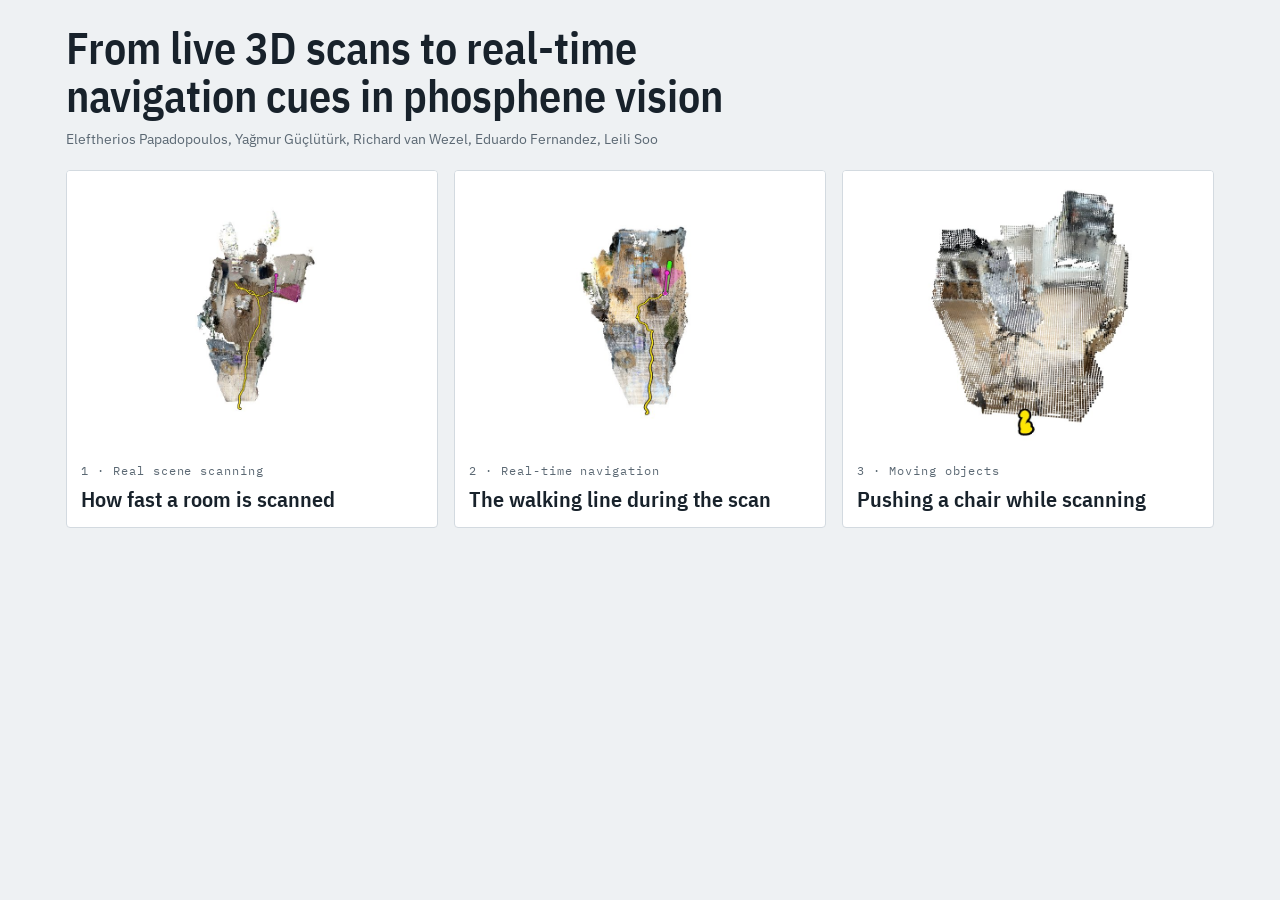
==== index.html @ 98b6a761 "Navigation replay from the final nav scan, rebuilt from its kept frames with a 20 cm line; camera fe" ====
<!doctype html>
<html lang="en">
<head>
<meta charset="utf-8">
<meta name="viewport" content="width=device-width, initial-scale=1, viewport-fit=cover">
<title>Live Scans to Phosphenes</title>
<meta name="description" content="Three replays of live 3D phone scans used to make navigation cues for phosphene vision.">
<link rel="preconnect" href="https://fonts.googleapis.com">
<link rel="stylesheet" href="https://fonts.googleapis.com/css2?family=IBM+Plex+Mono:wght@400;500&family=IBM+Plex+Sans+Condensed:wght@500;600&family=IBM+Plex+Sans:wght@400;500;600&display=swap">
<link rel="stylesheet" href="style.css?v=11">
</head>
<body>
<div class="wrap">
  <header>
    <h1>From live 3D scans to real-time navigation cues in phosphene vision</h1>
    <p class="authors">Eleftherios Papadopoulos, Yağmur Güçlütürk, Richard van Wezel, Eduardo Fernandez, Leili Soo</p>
  </header>

  <section class="cards" aria-label="Replays">
    <a class="card" href="room.html">
      <img src="img/room.jpg?v=11" alt="The room scan seen from above">
      <div class="body">
        <span class="num">1 &middot; Real scene scanning</span>
        <h2>How fast a room is scanned</h2>
      </div>
    </a>
    <a class="card" href="navigation.html">
      <img src="img/navigation.jpg?v=11" alt="The scan with the green walking line ahead of the phone">
      <div class="body">
        <span class="num">2 &middot; Real-time navigation</span>
        <h2>The walking line during the scan</h2>
      </div>
    </a>
    <a class="card" href="moving.html">
      <img src="img/moving.jpg?v=11" alt="The scan at the moment the chair is pushed">
      <div class="body">
        <span class="num">3 &middot; Moving objects</span>
        <h2>Pushing a chair while scanning</h2>
      </div>
    </a>
  </section>

</div>
</body>
</html>
---- style.css ----
/* One look for the landing page and the three replays. 3D view and readout side by side on wide screens, stacked on phones. */
:root {
  --bg: #eef1f3; --panel: #ffffff; --ink: #18222b; --muted: #5b6873; --rule: #d3dae0;
  --track: #0f7c86; --ok: #2f7d4a; --warn: #a86400;
  --f-display: "IBM Plex Sans Condensed", "Arial Narrow", sans-serif;
  --f-body: "IBM Plex Sans", "Segoe UI", system-ui, sans-serif;
  --f-data: "IBM Plex Mono", ui-monospace, Consolas, monospace;
  color-scheme: light;
}
@media (prefers-color-scheme: dark) { :root:not([data-theme="light"]) {
  --bg: #0f1418; --panel: #172027; --ink: #e3e9ee; --muted: #93a1ad; --rule: #2a3640;
  --track: #3cc3cf; --ok: #6cc98a; --warn: #f0b24a; color-scheme: dark } }
:root[data-theme="dark"] {
  --bg: #0f1418; --panel: #172027; --ink: #e3e9ee; --muted: #93a1ad; --rule: #2a3640;
  --track: #3cc3cf; --ok: #6cc98a; --warn: #f0b24a; color-scheme: dark }
* { box-sizing: border-box; }
html { -webkit-text-size-adjust: 100%; }
body { margin: 0; background: var(--bg); color: var(--ink); font-family: var(--f-body); line-height: 1.5; }
a { color: var(--track); }
.wrap { max-width: 1180px; margin: 0 auto; padding-block: 24px 56px;
  padding-left: max(16px, env(safe-area-inset-left, 0px)); padding-right: max(16px, env(safe-area-inset-right, 0px));
  display: grid; gap: 20px; }
header { display: grid; gap: 8px; }
.back { font-family: var(--f-data); font-size: 13px; text-decoration: none; }
.eyebrow { font-family: var(--f-data); font-size: 12px; letter-spacing: .08em; text-transform: uppercase; color: var(--muted); }
h1 { font-family: var(--f-display); font-weight: 600; font-size: clamp(28px, 5vw, 44px); line-height: 1.1; margin: 0; text-wrap: balance; }
h2 { font-family: var(--f-display); font-weight: 600; font-size: 22px; line-height: 1.2; margin: 0; }
.lede { max-width: 68ch; margin: 0; color: var(--muted); }
.tag { display: inline-block; font-family: var(--f-data); font-size: 12px; padding: 2px 8px; border: 1px solid var(--warn); color: var(--warn); border-radius: 3px; }
.tag[hidden] { display: none; }

/* big numbers over the replay */
.stats { display: grid; grid-template-columns: repeat(auto-fit, minmax(150px, 1fr)); gap: 12px; }
.stat { background: var(--panel); border: 1px solid var(--rule); border-radius: 4px; padding: 10px 14px; }
.stat b { display: block; font-family: var(--f-data); font-weight: 500; font-size: clamp(22px, 4vw, 30px); font-variant-numeric: tabular-nums; line-height: 1.2; }
.stat span { font-size: 13px; color: var(--muted); }

.bench { display: grid; grid-template-columns: minmax(0, 1fr) 300px; gap: 16px; align-items: start; }
@media (max-width: 820px) { .bench { grid-template-columns: minmax(0, 1fr); } }
.map { background: var(--panel); border: 1px solid var(--rule); border-radius: 4px; position: relative; min-width: 0; }
.stage { position: relative; }
.stage canvas { display: block; width: 100%; touch-action: none; }
.loading { position: absolute; inset: 0; display: grid; place-items: center; font-family: var(--f-data); font-size: 13px; color: var(--muted); pointer-events: none; }
.loading[hidden] { display: none; }
.legend { display: flex; flex-wrap: wrap; gap: 6px 16px; padding: 10px 14px; border-top: 1px solid var(--rule); font-size: 12px; color: var(--muted); align-items: center; }
.legend span { display: inline-flex; align-items: center; gap: 6px; }
.legend .hint { margin-left: auto; }
.sw { width: 14px; height: 10px; display: inline-block; border-radius: 1px; outline: 1px solid #000; }
.cam { position: relative; background: #000; border-radius: 4px; overflow: hidden; aspect-ratio: 3 / 4; max-width: 100%; }
.cam img, .cam video { display: block; width: 100%; height: 100%; object-fit: cover; }
.cam [hidden] { display: none; }
.cam .cap { position: absolute; left: 10px; top: 8px; font-family: var(--f-data); font-size: 11px; color: #e3e9ee; letter-spacing: .06em; text-transform: uppercase; text-shadow: 0 0 3px #000, 0 0 3px #000; }
@media (max-width: 820px) { .cam { width: min(100%, 260px); justify-self: center; } }
.phos { display: grid; gap: 8px; }
.phos[hidden] { display: none; }
.phos .view { position: relative; background: #000; border-radius: 4px; overflow: hidden; aspect-ratio: 1; }
.phos video { display: block; width: 100%; height: 100%; object-fit: cover; }
.phos .cap { position: absolute; left: 10px; top: 8px; font-family: var(--f-data); font-size: 11px; color: #e3e9ee; letter-spacing: .06em; text-transform: uppercase; text-shadow: 0 0 3px #000, 0 0 3px #000; }
.modes { display: grid; grid-template-columns: repeat(3, minmax(0, 1fr)); gap: 6px; }
.modes button { min-height: 36px; padding: 6px 4px; font-size: 13px; }
.modes:has(> :nth-child(4):last-child) { grid-template-columns: repeat(2, minmax(0, 1fr)); }   /* four modes as 2 x 2 */
.modes button[aria-pressed="true"] { background: var(--ink); color: var(--panel); border-color: var(--ink); }
@media (max-width: 820px) { .phos { width: min(100%, 260px); justify-self: center; } }
.side { display: grid; gap: 16px; align-content: start; }
.readout { background: var(--panel); border: 1px solid var(--rule); border-radius: 4px; display: grid; }
.readout div { display: flex; justify-content: space-between; gap: 12px; padding: 8px 14px; border-bottom: 1px solid var(--rule); font-size: 13px; }
.readout div:last-child { border-bottom: 0; }
.readout b { font-family: var(--f-data); font-weight: 500; font-variant-numeric: tabular-nums; }
.state-ok { color: var(--ok); } .state-warn { color: var(--warn); } .state-off { color: var(--muted); }
.opts { background: var(--panel); border: 1px solid var(--rule); border-radius: 4px; padding: 10px 14px; display: grid; gap: 10px; font-size: 14px; }
.opts label { display: flex; gap: 8px; align-items: center; cursor: pointer; }
.transport { display: grid; grid-template-columns: auto auto minmax(0, 1fr) auto; gap: 12px; align-items: center;
  background: var(--panel); border: 1px solid var(--rule); border-radius: 4px; padding: 10px 14px; }
@media (max-width: 560px) { .transport { grid-template-columns: auto auto minmax(0, 1fr); } .transport .clock { grid-column: 1 / -1; } }
button { font: 500 14px var(--f-body); color: var(--ink); background: transparent; border: 1px solid var(--rule); border-radius: 3px; padding: 8px 14px; cursor: pointer; min-height: 40px; }
button:hover { border-color: var(--muted); }
button:focus-visible, input:focus-visible, select:focus-visible, a:focus-visible { outline: 2px solid var(--track); outline-offset: 2px; }
select { font: 14px var(--f-body); color: var(--ink); background: var(--panel); border: 1px solid var(--rule); border-radius: 3px; padding: 7px 6px; min-height: 40px; }
.scrub { position: relative; height: 40px; min-width: 0; }
.scrub input { position: absolute; inset: 0; width: 100%; margin: 0; accent-color: var(--track); }
.ticks { position: absolute; left: 0; right: 0; top: 0; height: 8px; pointer-events: none; }
.ticks i { position: absolute; top: 0; width: 2px; height: 8px; transform: translateX(-1px); background: var(--warn); }
.clock { font-family: var(--f-data); font-size: 13px; font-variant-numeric: tabular-nums; color: var(--muted); white-space: nowrap; }
.note { font-size: 12px; color: var(--muted); max-width: 90ch; margin: 0; }
.next { display: flex; flex-wrap: wrap; gap: 8px 20px; font-size: 14px; }

/* landing page */
.authors { margin: 0; font-size: 14px; color: var(--muted); }
.cards { display: grid; grid-template-columns: repeat(auto-fit, minmax(260px, 1fr)); gap: 16px; }
.card { display: grid; grid-template-rows: auto 1fr; background: var(--panel); border: 1px solid var(--rule); border-radius: 4px; overflow: hidden; color: inherit; text-decoration: none; }
.card:hover { border-color: var(--muted); }
.card img { display: block; width: 100%; aspect-ratio: 4 / 3; object-fit: cover; background: var(--rule); }
.card .body { display: grid; gap: 6px; padding: 14px; align-content: start; }
.card .num { font-family: var(--f-data); font-size: 12px; letter-spacing: .08em; color: var(--muted); }
.card p { margin: 0; font-size: 14px; color: var(--muted); }
.card .go { font-family: var(--f-data); font-size: 13px; color: var(--track); }
footer { font-size: 12px; color: var(--muted); border-top: 1px solid var(--rule); padding-top: 12px; display: grid; gap: 4px; }
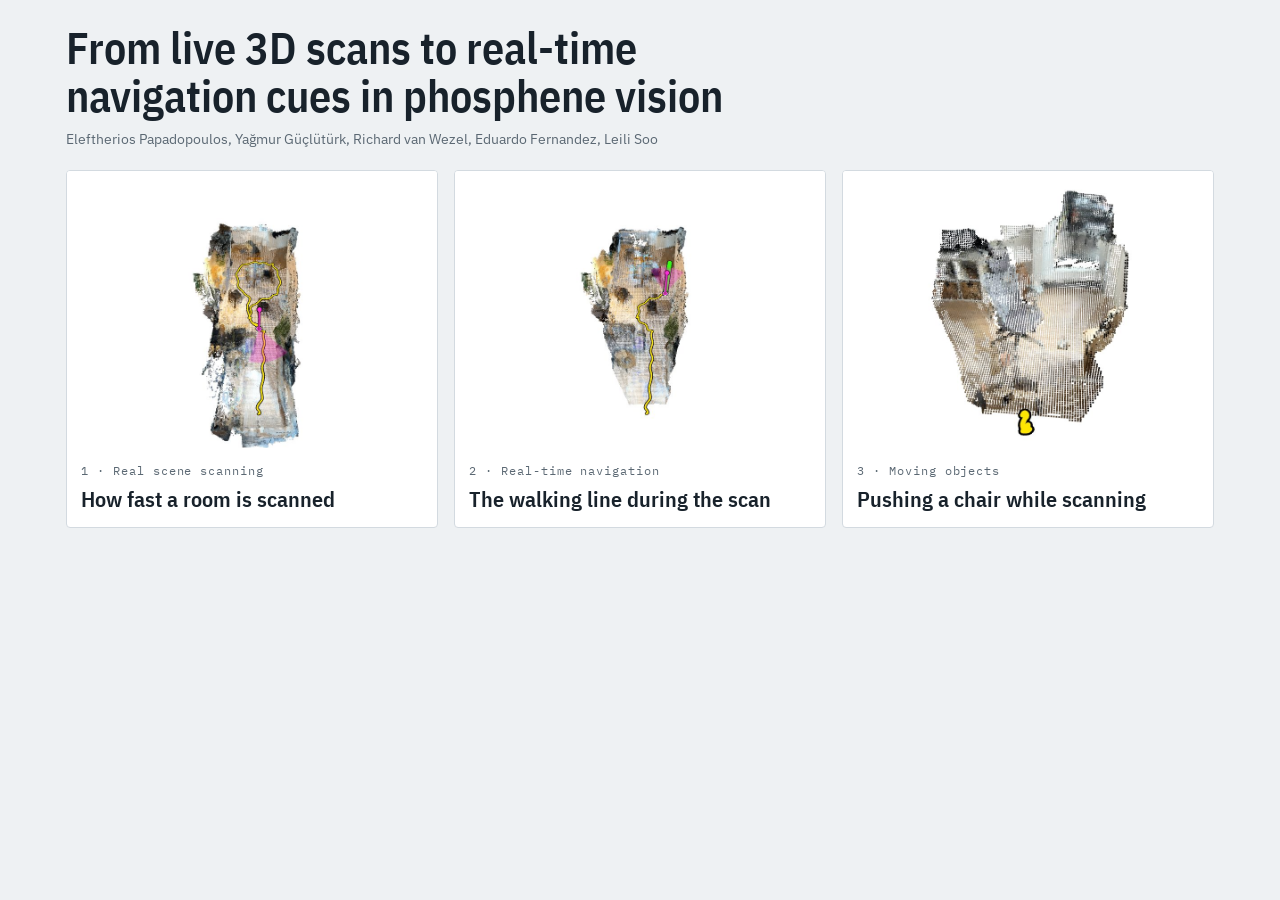
==== commit 00b9d121: "Room replay uses the nav scan too; unused scan a and scannav videos removed Co-Authored-By: Claude O" ====
--- a/index.html
+++ b/index.html
@@ -7,7 +7,7 @@
 <meta name="description" content="Three replays of live 3D phone scans used to make navigation cues for phosphene vision.">
 <link rel="preconnect" href="https://fonts.googleapis.com">
 <link rel="stylesheet" href="https://fonts.googleapis.com/css2?family=IBM+Plex+Mono:wght@400;500&family=IBM+Plex+Sans+Condensed:wght@500;600&family=IBM+Plex+Sans:wght@400;500;600&display=swap">
-<link rel="stylesheet" href="style.css?v=11">
+<link rel="stylesheet" href="style.css?v=12">
 </head>
 <body>
 <div class="wrap">
@@ -18,21 +18,21 @@
 
   <section class="cards" aria-label="Replays">
     <a class="card" href="room.html">
-      <img src="img/room.jpg?v=11" alt="The room scan seen from above">
+      <img src="img/room.jpg?v=12" alt="The room scan seen from above">
       <div class="body">
         <span class="num">1 &middot; Real scene scanning</span>
         <h2>How fast a room is scanned</h2>
       </div>
     </a>
     <a class="card" href="navigation.html">
-      <img src="img/navigation.jpg?v=11" alt="The scan with the green walking line ahead of the phone">
+      <img src="img/navigation.jpg?v=12" alt="The scan with the green walking line ahead of the phone">
       <div class="body">
         <span class="num">2 &middot; Real-time navigation</span>
         <h2>The walking line during the scan</h2>
       </div>
     </a>
     <a class="card" href="moving.html">
-      <img src="img/moving.jpg?v=11" alt="The scan at the moment the chair is pushed">
+      <img src="img/moving.jpg?v=12" alt="The scan at the moment the chair is pushed">
       <div class="body">
         <span class="num">3 &middot; Moving objects</span>
         <h2>Pushing a chair while scanning</h2>
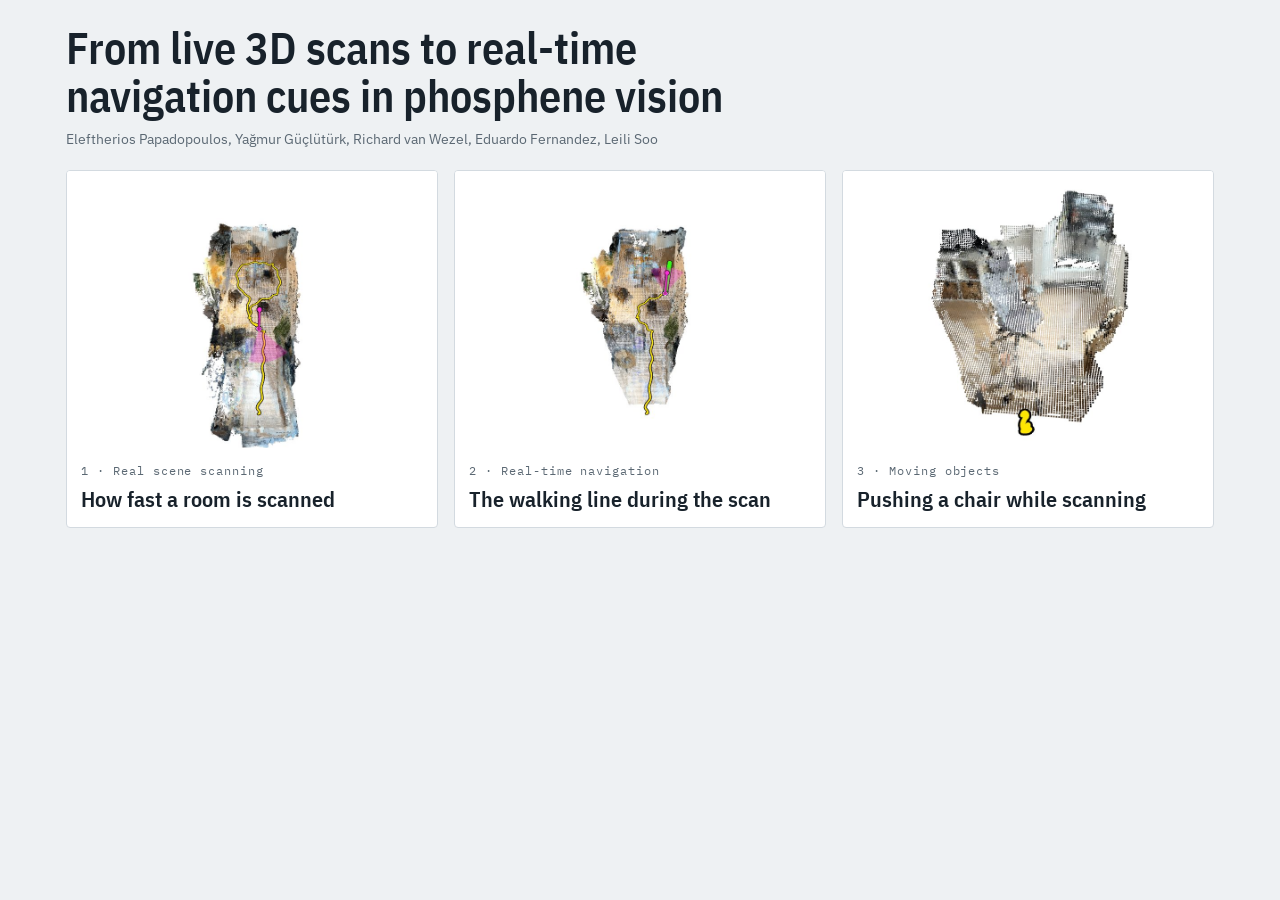
==== commit a8456dc1: "Scan dots sized from cell size and camera angle (1.6 cells wide) so the 3 cm cells show no gaps Co-A" ====
--- a/index.html
+++ b/index.html
@@ -7,7 +7,7 @@
 <meta name="description" content="Three replays of live 3D phone scans used to make navigation cues for phosphene vision.">
 <link rel="preconnect" href="https://fonts.googleapis.com">
 <link rel="stylesheet" href="https://fonts.googleapis.com/css2?family=IBM+Plex+Mono:wght@400;500&family=IBM+Plex+Sans+Condensed:wght@500;600&family=IBM+Plex+Sans:wght@400;500;600&display=swap">
-<link rel="stylesheet" href="style.css?v=12">
+<link rel="stylesheet" href="style.css?v=13">
 </head>
 <body>
 <div class="wrap">
@@ -18,21 +18,21 @@
 
   <section class="cards" aria-label="Replays">
     <a class="card" href="room.html">
-      <img src="img/room.jpg?v=12" alt="The room scan seen from above">
+      <img src="img/room.jpg?v=13" alt="The room scan seen from above">
       <div class="body">
         <span class="num">1 &middot; Real scene scanning</span>
         <h2>How fast a room is scanned</h2>
       </div>
     </a>
     <a class="card" href="navigation.html">
-      <img src="img/navigation.jpg?v=12" alt="The scan with the green walking line ahead of the phone">
+      <img src="img/navigation.jpg?v=13" alt="The scan with the green walking line ahead of the phone">
       <div class="body">
         <span class="num">2 &middot; Real-time navigation</span>
         <h2>The walking line during the scan</h2>
       </div>
     </a>
     <a class="card" href="moving.html">
-      <img src="img/moving.jpg?v=12" alt="The scan at the moment the chair is pushed">
+      <img src="img/moving.jpg?v=13" alt="The scan at the moment the chair is pushed">
       <div class="body">
         <span class="num">3 &middot; Moving objects</span>
         <h2>Pushing a chair while scanning</h2>
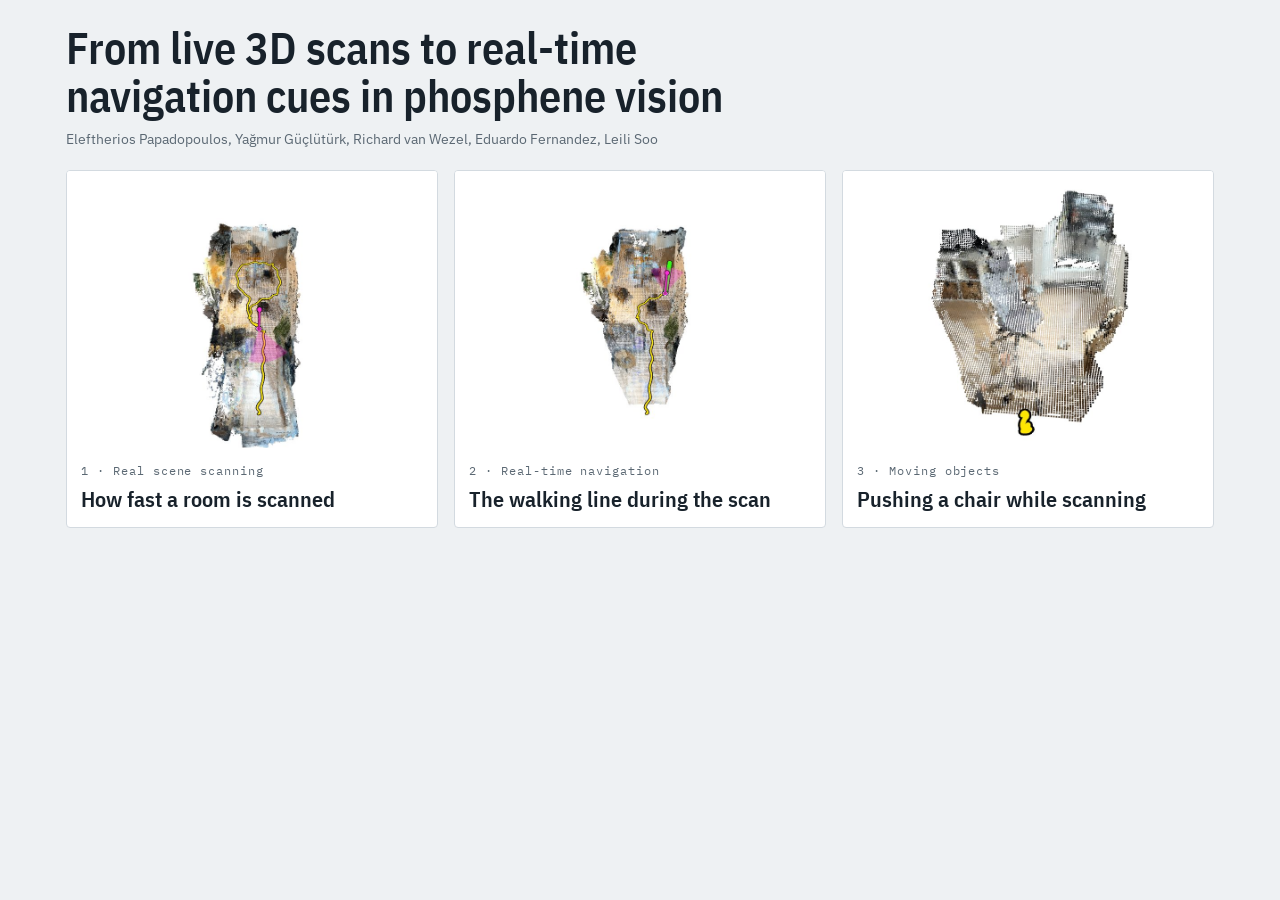
==== commit a1b06702: "Phone layout: each replay on one screen, 3D view, camera and phosphenes, play, slider and clock only" ====
--- a/index.html
+++ b/index.html
@@ -7,7 +7,7 @@
 <meta name="description" content="Three replays of live 3D phone scans used to make navigation cues for phosphene vision.">
 <link rel="preconnect" href="https://fonts.googleapis.com">
 <link rel="stylesheet" href="https://fonts.googleapis.com/css2?family=IBM+Plex+Mono:wght@400;500&family=IBM+Plex+Sans+Condensed:wght@500;600&family=IBM+Plex+Sans:wght@400;500;600&display=swap">
-<link rel="stylesheet" href="style.css?v=13">
+<link rel="stylesheet" href="style.css?v=15">
 </head>
 <body>
 <div class="wrap">
@@ -18,21 +18,21 @@
 
   <section class="cards" aria-label="Replays">
     <a class="card" href="room.html">
-      <img src="img/room.jpg?v=13" alt="The room scan seen from above">
+      <img src="img/room.jpg?v=15" alt="The room scan seen from above">
       <div class="body">
         <span class="num">1 &middot; Real scene scanning</span>
         <h2>How fast a room is scanned</h2>
       </div>
     </a>
     <a class="card" href="navigation.html">
-      <img src="img/navigation.jpg?v=13" alt="The scan with the green walking line ahead of the phone">
+      <img src="img/navigation.jpg?v=15" alt="The scan with the green walking line ahead of the phone">
       <div class="body">
         <span class="num">2 &middot; Real-time navigation</span>
         <h2>The walking line during the scan</h2>
       </div>
     </a>
     <a class="card" href="moving.html">
-      <img src="img/moving.jpg?v=13" alt="The scan at the moment the chair is pushed">
+      <img src="img/moving.jpg?v=15" alt="The scan at the moment the chair is pushed">
       <div class="body">
         <span class="num">3 &middot; Moving objects</span>
         <h2>Pushing a chair while scanning</h2>
--- a/style.css
+++ b/style.css
@@ -95,3 +95,29 @@
 .card p { margin: 0; font-size: 14px; color: var(--muted); }
 .card .go { font-family: var(--f-data); font-size: 13px; color: var(--track); }
 footer { font-size: 12px; color: var(--muted); border-top: 1px solid var(--rule); padding-top: 12px; display: grid; gap: 4px; }
+
+/* Phones: everything on one screen. Title row, 3D view filling the rest, camera and phosphenes side by side,
+   then play, time slider and clock. Legend, readouts, options and links are left out. */
+@media (max-width: 820px) {
+  html, body { height: 100%; overflow: hidden; }
+  .wrap { height: 100vh; height: 100dvh; padding: 8px max(8px, env(safe-area-inset-right, 0px)) max(8px, env(safe-area-inset-bottom, 0px)) max(8px, env(safe-area-inset-left, 0px));
+    gap: 8px; grid-template-rows: auto minmax(0, 1fr) auto auto; }
+  header { grid-auto-flow: column; justify-content: start; align-items: center; gap: 10px; }
+  header h1 { font-size: 16px; white-space: nowrap; overflow: hidden; text-overflow: ellipsis; }
+  .back { font-size: 0; } .back::before { content: "←"; font-size: 20px; }
+  .bench { display: contents; }
+  .map { display: grid; grid-template-rows: minmax(0, 1fr); min-height: 0; }
+  .map .stage { min-height: 0; }
+  .map .stage canvas { position: absolute; inset: 0; height: 100%; }
+  .legend, .readout, .opts, .note, .next, #rate { display: none; }
+  .side { grid-template-columns: 1fr 1fr; gap: 8px; align-items: start; }
+  .side:not(:has(.phos:not([hidden]))) { grid-template-columns: minmax(0, 46%); justify-content: center; }
+  .cam, .phos { width: 100%; justify-self: stretch; }
+  .phos { gap: 6px; }
+  .modes { grid-template-columns: repeat(3, minmax(0, 1fr)); gap: 4px; }
+  .modes:has(> :nth-child(4):last-child) { grid-template-columns: repeat(2, minmax(0, 1fr)); }
+  .modes button { min-height: 28px; padding: 2px; font-size: 11px; }
+  .transport { grid-template-columns: auto minmax(0, 1fr) auto; padding: 6px 10px; gap: 10px; }
+  .transport .clock { grid-column: auto; font-size: 12px; }
+  .scrub { height: 32px; }
+}
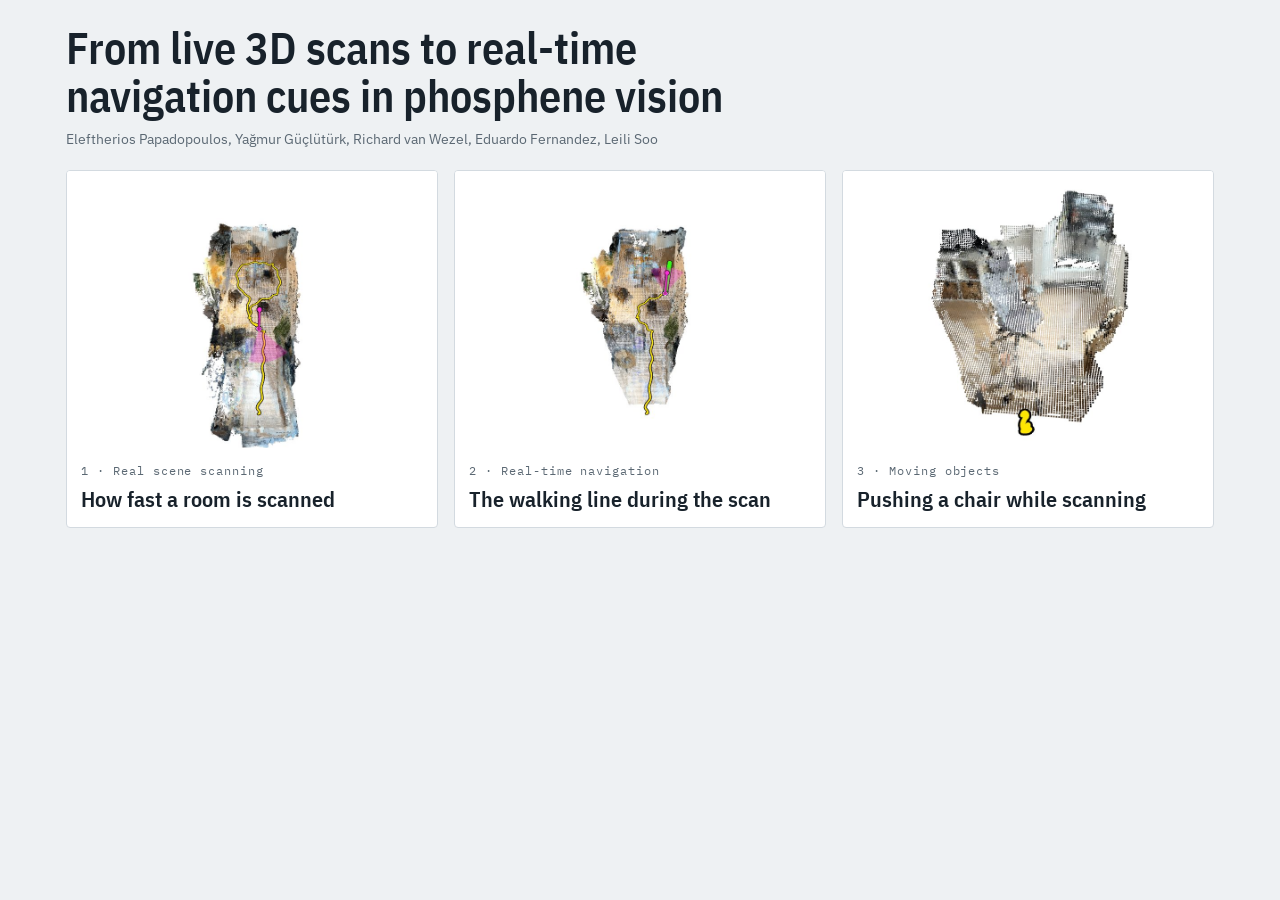
==== commit 9190d2af: "Cleaner phosphene videos for scan nav: 2 cm dots and crease 0.12 Co-Authored-By: Claude Opus 5.5 <no" ====
--- a/index.html
+++ b/index.html
@@ -7,7 +7,7 @@
 <meta name="description" content="Three replays of live 3D phone scans used to make navigation cues for phosphene vision.">
 <link rel="preconnect" href="https://fonts.googleapis.com">
 <link rel="stylesheet" href="https://fonts.googleapis.com/css2?family=IBM+Plex+Mono:wght@400;500&family=IBM+Plex+Sans+Condensed:wght@500;600&family=IBM+Plex+Sans:wght@400;500;600&display=swap">
-<link rel="stylesheet" href="style.css?v=15">
+<link rel="stylesheet" href="style.css?v=17">
 </head>
 <body>
 <div class="wrap">
@@ -18,21 +18,21 @@
 
   <section class="cards" aria-label="Replays">
     <a class="card" href="room.html">
-      <img src="img/room.jpg?v=15" alt="The room scan seen from above">
+      <img src="img/room.jpg?v=17" alt="The room scan seen from above">
       <div class="body">
         <span class="num">1 &middot; Real scene scanning</span>
         <h2>How fast a room is scanned</h2>
       </div>
     </a>
     <a class="card" href="navigation.html">
-      <img src="img/navigation.jpg?v=15" alt="The scan with the green walking line ahead of the phone">
+      <img src="img/navigation.jpg?v=17" alt="The scan with the green walking line ahead of the phone">
       <div class="body">
         <span class="num">2 &middot; Real-time navigation</span>
         <h2>The walking line during the scan</h2>
       </div>
     </a>
     <a class="card" href="moving.html">
-      <img src="img/moving.jpg?v=15" alt="The scan at the moment the chair is pushed">
+      <img src="img/moving.jpg?v=17" alt="The scan at the moment the chair is pushed">
       <div class="body">
         <span class="num">3 &middot; Moving objects</span>
         <h2>Pushing a chair while scanning</h2>
